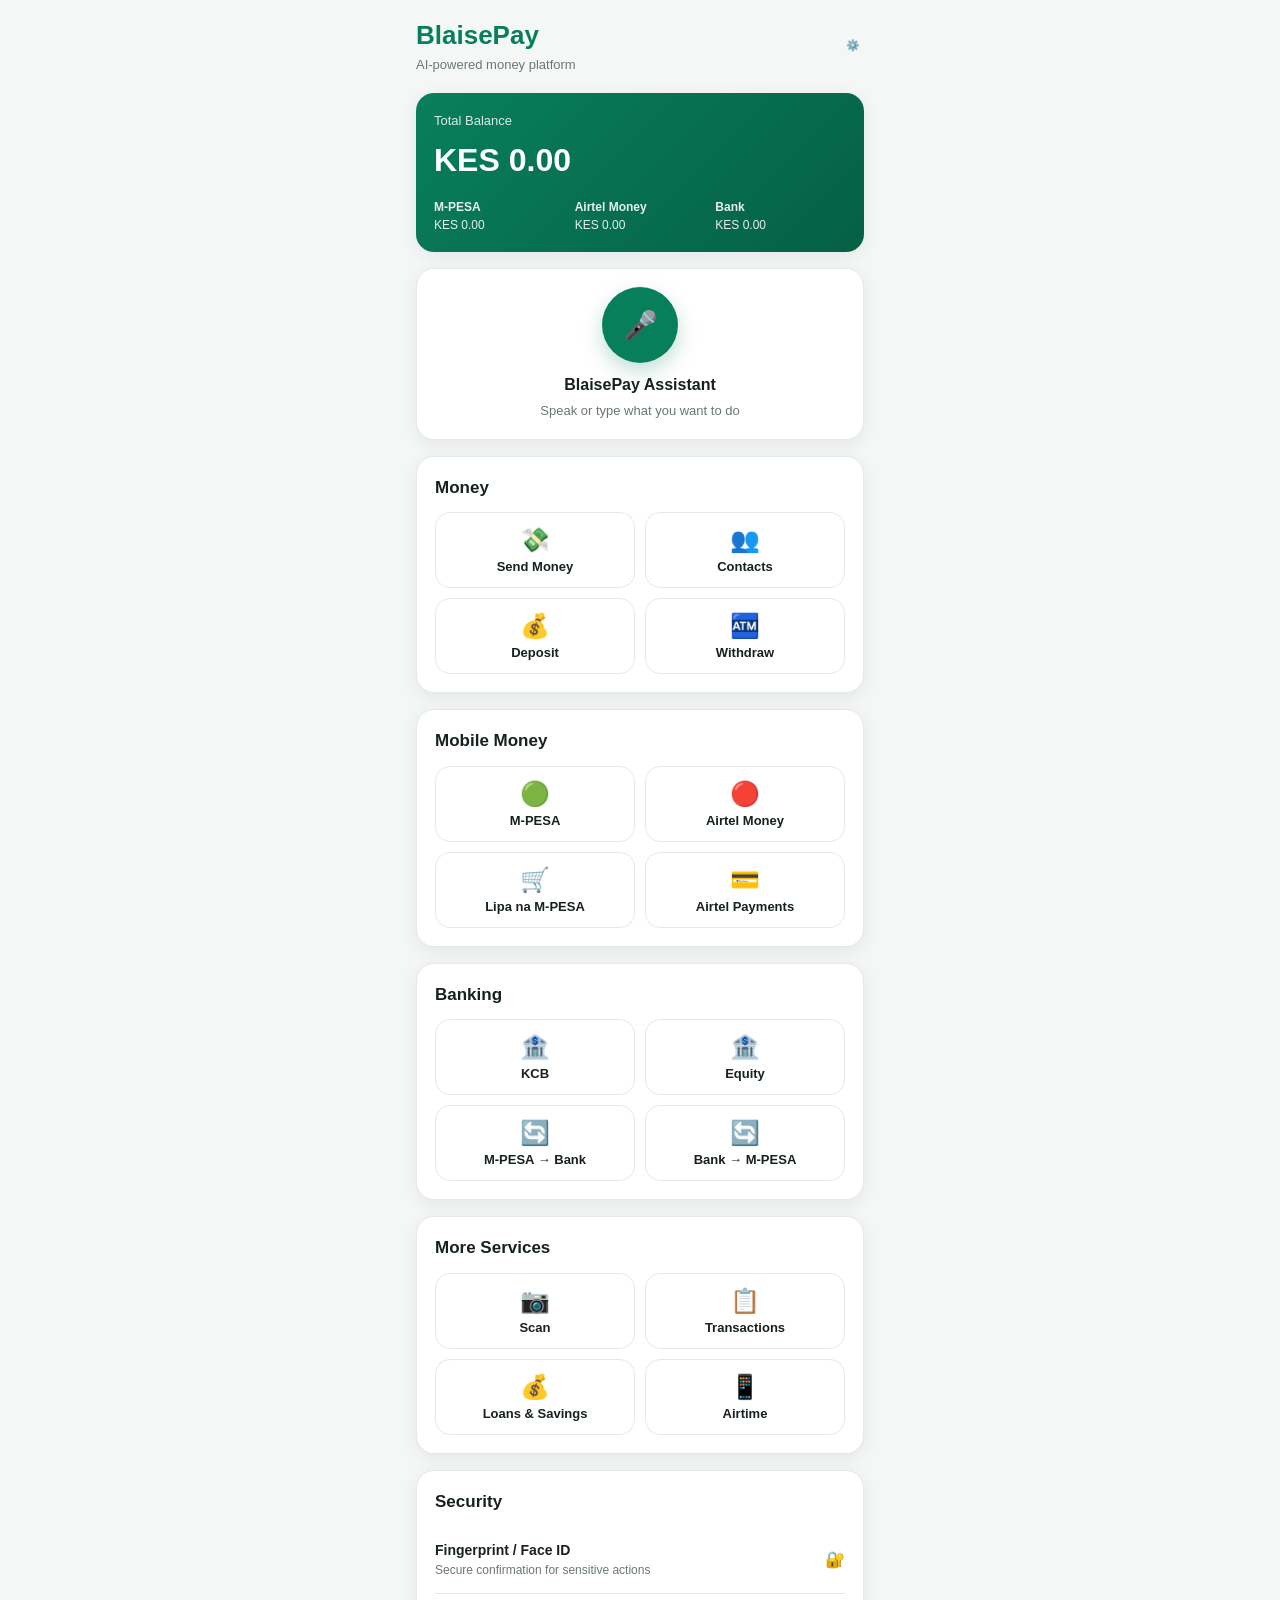
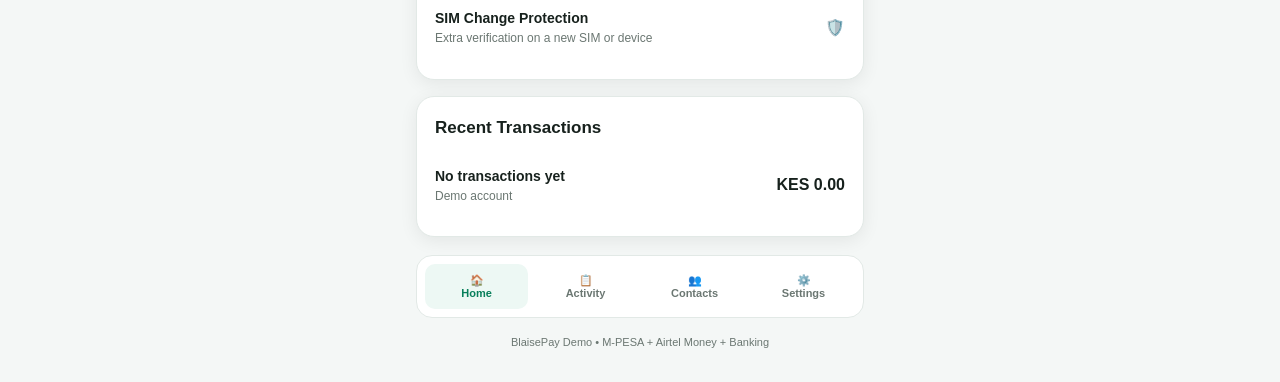
==== App/index.html @ 9ac9085e "Update BlaisePay main interface Refactored the HTML structure and updated header, balance, and actio" ====
<!DOCTYPE html>
<html lang="en">
<head>
  <meta charset="UTF-8">
  <meta name="viewport" content="width=device-width, initial-scale=1.0">

  <title>BlaisePay</title>

  <meta name="theme-color" content="#087f5b">
  <meta name="description" content="BlaisePay AI-powered mobile money platform">

  <link rel="manifest" href="manifest.json">
  <link rel="stylesheet" href="style.css">
</head>

<body>

  <main class="app">

    <!-- HEADER -->
    <header class="header">
      <div>
        <div class="logo">BlaisePay</div>
        <div class="header-subtitle">
          AI-powered money platform
        </div>
      </div>

      <button class="nav-button" onclick="alert('Settings demo')">
        ⚙️
      </button>
    </header>


    <!-- BALANCE -->
    <section class="card balance-card">

      <div class="balance-label">
        Total Balance
      </div>

      <div class="balance-amount">
        KES 0.00
      </div>

      <div class="balance-row">

        <div class="balance-item">
          <strong>M-PESA</strong><br>
          KES 0.00
        </div>

        <div class="balance-item">
          <strong>Airtel Money</strong><br>
          KES 0.00
        </div>

        <div class="balance-item">
          <strong>Bank</strong><br>
          KES 0.00
        </div>

      </div>

    </section>


    <!-- VOICE ASSISTANT -->
    <section class="card voice-card">

      <button
        class="voice-button"
        onclick="alert('Voice Assistant demo')">
        🎤
      </button>

      <div class="voice-title">
        BlaisePay Assistant
      </div>

      <div class="voice-status">
        Speak or type what you want to do
      </div>

    </section>


    <!-- MONEY ACTIONS -->
    <section class="card">

      <div class="section-title">
        Money
      </div>

      <div class="action-grid">

        <button class="action-button"
          onclick="alert('Send Money demo')">
          <span class="action-icon">💸</span>
          Send Money
        </button>

        <button class="action-button"
          onclick="alert('Contacts demo')">
          <span class="action-icon">👥</span>
          Contacts
        </button>

        <button class="action-button"
          onclick="alert('Deposit demo')">
          <span class="action-icon">💰</span>
          Deposit
        </button>

        <button class="action-button"
          onclick="alert('Withdraw demo')">
          <span class="action-icon">🏧</span>
          Withdraw
        </button>

      </div>

    </section>


    <!-- MOBILE MONEY -->
    <section class="card">

      <div class="section-title">
        Mobile Money
      </div>

      <div class="action-grid">

        <button class="action-button"
          onclick="alert('M-PESA demo')">
          <span class="action-icon">🟢</span>
          M-PESA
        </button>

        <button class="action-button"
          onclick="alert('Airtel Money demo')">
          <span class="action-icon">🔴</span>
          Airtel Money
        </button>

        <button class="action-button"
          onclick="alert('Lipa na M-PESA demo')">
          <span class="action-icon">🛒</span>
          Lipa na M-PESA
        </button>

        <button class="action-button"
          onclick="alert('Airtel Payments demo')">
          <span class="action-icon">💳</span>
          Airtel Payments
        </button>

      </div>

    </section>


    <!-- BANKING -->
    <section class="card">

      <div class="section-title">
        Banking
      </div>

      <div class="action-grid">

        <button class="action-button"
          onclick="alert('KCB Bank demo')">
          <span class="action-icon">🏦</span>
          KCB
        </button>

        <button class="action-button"
          onclick="alert('Equity Bank demo')">
          <span class="action-icon">🏦</span>
          Equity
        </button>

        <button class="action-button"
          onclick="alert('M-PESA to Bank demo')">
          <span class="action-icon">🔄</span>
          M-PESA → Bank
        </button>

        <button class="action-button"
          onclick="alert('Bank to M-PESA demo')">
          <span class="action-icon">🔄</span>
          Bank → M-PESA
        </button>

      </div>

    </section>


    <!-- OTHER SERVICES -->
    <section class="card">

      <div class="section-title">
        More Services
      </div>

      <div class="action-grid">

        <button class="action-button"
          onclick="alert('Scan Center demo')">
          <span class="action-icon">📷</span>
          Scan
        </button>

        <button class="action-button"
          onclick="alert('Transactions demo')">
          <span class="action-icon">📋</span>
          Transactions
        </button>

        <button class="action-button"
          onclick="alert('Loans and Savings demo')">
          <span class="action-icon">💰</span>
          Loans & Savings
        </button>

        <button class="action-button"
          onclick="alert('Airtime demo')">
          <span class="action-icon">📱</span>
          Airtime
        </button>

      </div>

    </section>


    <!-- SECURITY -->
    <section class="card">

      <div class="section-title">
        Security
      </div>

      <div class="security-item">

        <div>
          <div class="security-title">
            Fingerprint / Face ID
          </div>

          <div class="security-description">
            Secure confirmation for sensitive actions
          </div>
        </div>

        <span>🔐</span>

      </div>


      <div class="security-item">

        <div>
          <div class="security-title">
            SIM Change Protection
          </div>

          <div class="security-description">
            Extra verification on a new SIM or device
          </div>
        </div>

        <span>🛡️</span>

      </div>

    </section>


    <!-- TRANSACTIONS -->
    <section class="card">

      <div class="section-title">
        Recent Transactions
      </div>

      <ul class="transaction-list">

        <li class="transaction-item">

          <div>
            <div class="transaction-name">
              No transactions yet
            </div>

            <div class="transaction-date">
              Demo account
            </div>
          </div>

          <div class="transaction-amount">
            KES 0.00
          </div>

        </li>

      </ul>

    </section>


    <!-- BOTTOM NAV -->
    <nav class="bottom-nav">

      <button class="nav-button active"
        onclick="alert('Home')">
        🏠<br>
        Home
      </button>

      <button class="nav-button"
        onclick="alert('Transactions')">
        📋<br>
        Activity
      </button>

      <button class="nav-button"
        onclick="alert('Contacts')">
        👥<br>
        Contacts
      </button>

      <button class="nav-button"
        onclick="alert('Settings')">
        ⚙️<br>
        Settings
      </button>

    </nav>


    <div class="demo-notice">
      BlaisePay Demo • M-PESA + Airtel Money + Banking
    </div>

  </main>


  <script src="script.js"></script>

</body>
  </html>
---- App/style.css ----
/* =========================================
   BlaisePay - Main Styles
   ========================================= */

* {
  box-sizing: border-box;
  margin: 0;
  padding: 0;
}

:root {
  --primary: #087f5b;
  --primary-dark: #056044;
  --background: #f4f7f6;
  --card: #ffffff;
  --text: #17211d;
  --muted: #6b7772;
  --border: #e2e9e6;
  --danger: #c0392b;
  --warning: #d68910;
  --shadow: 0 4px 18px rgba(0, 0, 0, 0.07);
}

body {
  font-family: Arial, Helvetica, sans-serif;
  background: var(--background);
  color: var(--text);
  line-height: 1.5;
  min-height: 100vh;
}

/* Main app container */
.app {
  width: 100%;
  max-width: 480px;
  margin: 0 auto;
  padding: 16px;
}

/* Header */
.header {
  display: flex;
  align-items: center;
  justify-content: space-between;
  margin-bottom: 18px;
}

.logo {
  font-size: 26px;
  font-weight: 800;
  color: var(--primary);
}

.header-subtitle {
  color: var(--muted);
  font-size: 13px;
}

/* Cards */
.card {
  background: var(--card);
  border: 1px solid var(--border);
  border-radius: 18px;
  padding: 18px;
  margin-bottom: 16px;
  box-shadow: var(--shadow);
}

/* Balance */
.balance-card {
  background: linear-gradient(135deg, #087f5b, #056044);
  color: white;
  border: none;
}

.balance-label {
  font-size: 13px;
  opacity: 0.85;
}

.balance-amount {
  font-size: 32px;
  font-weight: 800;
  margin: 6px 0 14px;
}

.balance-row {
  display: flex;
  justify-content: space-between;
  gap: 10px;
}

.balance-item {
  flex: 1;
  font-size: 12px;
  opacity: 0.9;
}

/* Voice assistant */
.voice-card {
  text-align: center;
}

.voice-button {
  width: 76px;
  height: 76px;
  border-radius: 50%;
  border: none;
  background: var(--primary);
  color: white;
  font-size: 28px;
  cursor: pointer;
  box-shadow: 0 8px 20px rgba(8, 127, 91, 0.25);
}

.voice-button:active {
  transform: scale(0.96);
}

.voice-title {
  margin-top: 10px;
  font-weight: 700;
}

.voice-status {
  color: var(--muted);
  font-size: 13px;
  margin-top: 4px;
}

/* Section titles */
.section-title {
  font-size: 17px;
  font-weight: 750;
  margin-bottom: 12px;
}

/* Action grid */
.action-grid {
  display: grid;
  grid-template-columns: repeat(2, 1fr);
  gap: 10px;
}

.action-button {
  min-height: 76px;
  border: 1px solid var(--border);
  background: white;
  border-radius: 15px;
  padding: 12px 8px;
  cursor: pointer;
  color: var(--text);
  font-weight: 700;
  font-size: 13px;
  transition: 0.15s ease;
}

.action-button:hover {
  border-color: var(--primary);
}

.action-button:active {
  transform: scale(0.98);
}

.action-icon {
  display: block;
  font-size: 24px;
  margin-bottom: 5px;
}

/* Forms */
.form-group {
  margin-bottom: 14px;
}

.form-label {
  display: block;
  font-size: 13px;
  font-weight: 700;
  margin-bottom: 6px;
}

.input,
select,
textarea {
  width: 100%;
  min-height: 48px;
  border: 1px solid var(--border);
  border-radius: 12px;
  padding: 12px;
  background: white;
  color: var(--text);
  font-size: 16px;
  outline: none;
}

.input:focus,
select:focus,
textarea:focus {
  border-color: var(--primary);
}

/* Primary buttons */
.primary-button {
  width: 100%;
  min-height: 50px;
  border: none;
  border-radius: 13px;
  background: var(--primary);
  color: white;
  font-weight: 800;
  font-size: 15px;
  cursor: pointer;
}

.primary-button:hover {
  background: var(--primary-dark);
}

.secondary-button {
  width: 100%;
  min-height: 48px;
  border: 1px solid var(--border);
  border-radius: 13px;
  background: white;
  color: var(--text);
  font-weight: 700;
  cursor: pointer;
}

/* Transaction list */
.transaction-list {
  list-style: none;
}

.transaction-item {
  display: flex;
  align-items: center;
  justify-content: space-between;
  gap: 12px;
  padding: 13px 0;
  border-bottom: 1px solid var(--border);
}

.transaction-item:last-child {
  border-bottom: none;
}

.transaction-name {
  font-weight: 700;
  font-size: 14px;
}

.transaction-date {
  color: var(--muted);
  font-size: 12px;
}

.transaction-amount {
  font-weight: 800;
}

.amount-in {
  color: var(--primary);
}

.amount-out {
  color: var(--danger);
}

/* Contact list */
.contact-list {
  list-style: none;
}

.contact-item {
  display: flex;
  align-items: center;
  gap: 12px;
  padding: 12px 0;
  border-bottom: 1px solid var(--border);
}

.contact-avatar {
  width: 42px;
  height: 42px;
  border-radius: 50%;
  background: #dff3eb;
  color: var(--primary);
  display: flex;
  align-items: center;
  justify-content: center;
  font-weight: 800;
}

.contact-info {
  flex: 1;
}

.contact-name {
  font-weight: 700;
}

.contact-number {
  color: var(--muted);
  font-size: 12px;
}

/* Security */
.security-item {
  display: flex;
  justify-content: space-between;
  align-items: center;
  gap: 12px;
  padding: 14px 0;
  border-bottom: 1px solid var(--border);
}

.security-item:last-child {
  border-bottom: none;
}

.security-title {
  font-weight: 700;
  font-size: 14px;
}

.security-description {
  color: var(--muted);
  font-size: 12px;
}

/* Status */
.status {
  padding: 10px 12px;
  border-radius: 10px;
  background: #edf8f4;
  color: var(--primary-dark);
  font-size: 13px;
  margin-bottom: 12px;
}

.status-warning {
  background: #fff6df;
  color: var(--warning);
}

.status-danger {
  background: #fdecea;
  color: var(--danger);
}

/* Modal */
.modal {
  position: fixed;
  inset: 0;
  background: rgba(0, 0, 0, 0.45);
  display: none;
  align-items: center;
  justify-content: center;
  padding: 18px;
  z-index: 1000;
}

.modal.active {
  display: flex;
}

.modal-content {
  width: 100%;
  max-width: 430px;
  max-height: 90vh;
  overflow-y: auto;
  background: white;
  border-radius: 20px;
  padding: 20px;
}

/* Confirmation */
.confirmation {
  text-align: center;
}

.confirmation-icon {
  font-size: 45px;
  margin-bottom: 10px;
}

.confirmation-title {
  font-size: 20px;
  font-weight: 800;
  margin-bottom: 8px;
}

.confirmation-details {
  background: var(--background);
  border-radius: 13px;
  padding: 14px;
  margin: 15px 0;
  text-align: left;
}

.confirmation-row {
  display: flex;
  justify-content: space-between;
  gap: 12px;
  padding: 6px 0;
}

.confirmation-label {
  color: var(--muted);
}

/* Bottom navigation */
.bottom-nav {
  display: grid;
  grid-template-columns: repeat(4, 1fr);
  gap: 6px;
  margin-top: 18px;
  background: white;
  border: 1px solid var(--border);
  border-radius: 16px;
  padding: 8px;
}

.nav-button {
  border: none;
  background: transparent;
  padding: 10px 4px;
  border-radius: 10px;
  cursor: pointer;
  color: var(--muted);
  font-size: 11px;
  font-weight: 700;
}

.nav-button.active {
  color: var(--primary);
  background: #edf8f4;
}

/* Demo notice */
.demo-notice {
  text-align: center;
  color: var(--muted);
  font-size: 11px;
  margin: 16px 0;
}

/* Utility */
.hidden {
  display: none !important;
}

.text-center {
  text-align: center;
}

.muted {
  color: var(--muted);
}

/* Mobile */
@media (max-width: 360px) {
  .app {
    padding: 12px;
  }

  .balance-amount {
    font-size: 28px;
  }

  .action-grid {
    gap: 8px;
  }

  .action-button {
    min-height: 70px;
    font-size: 12px;
  }
}
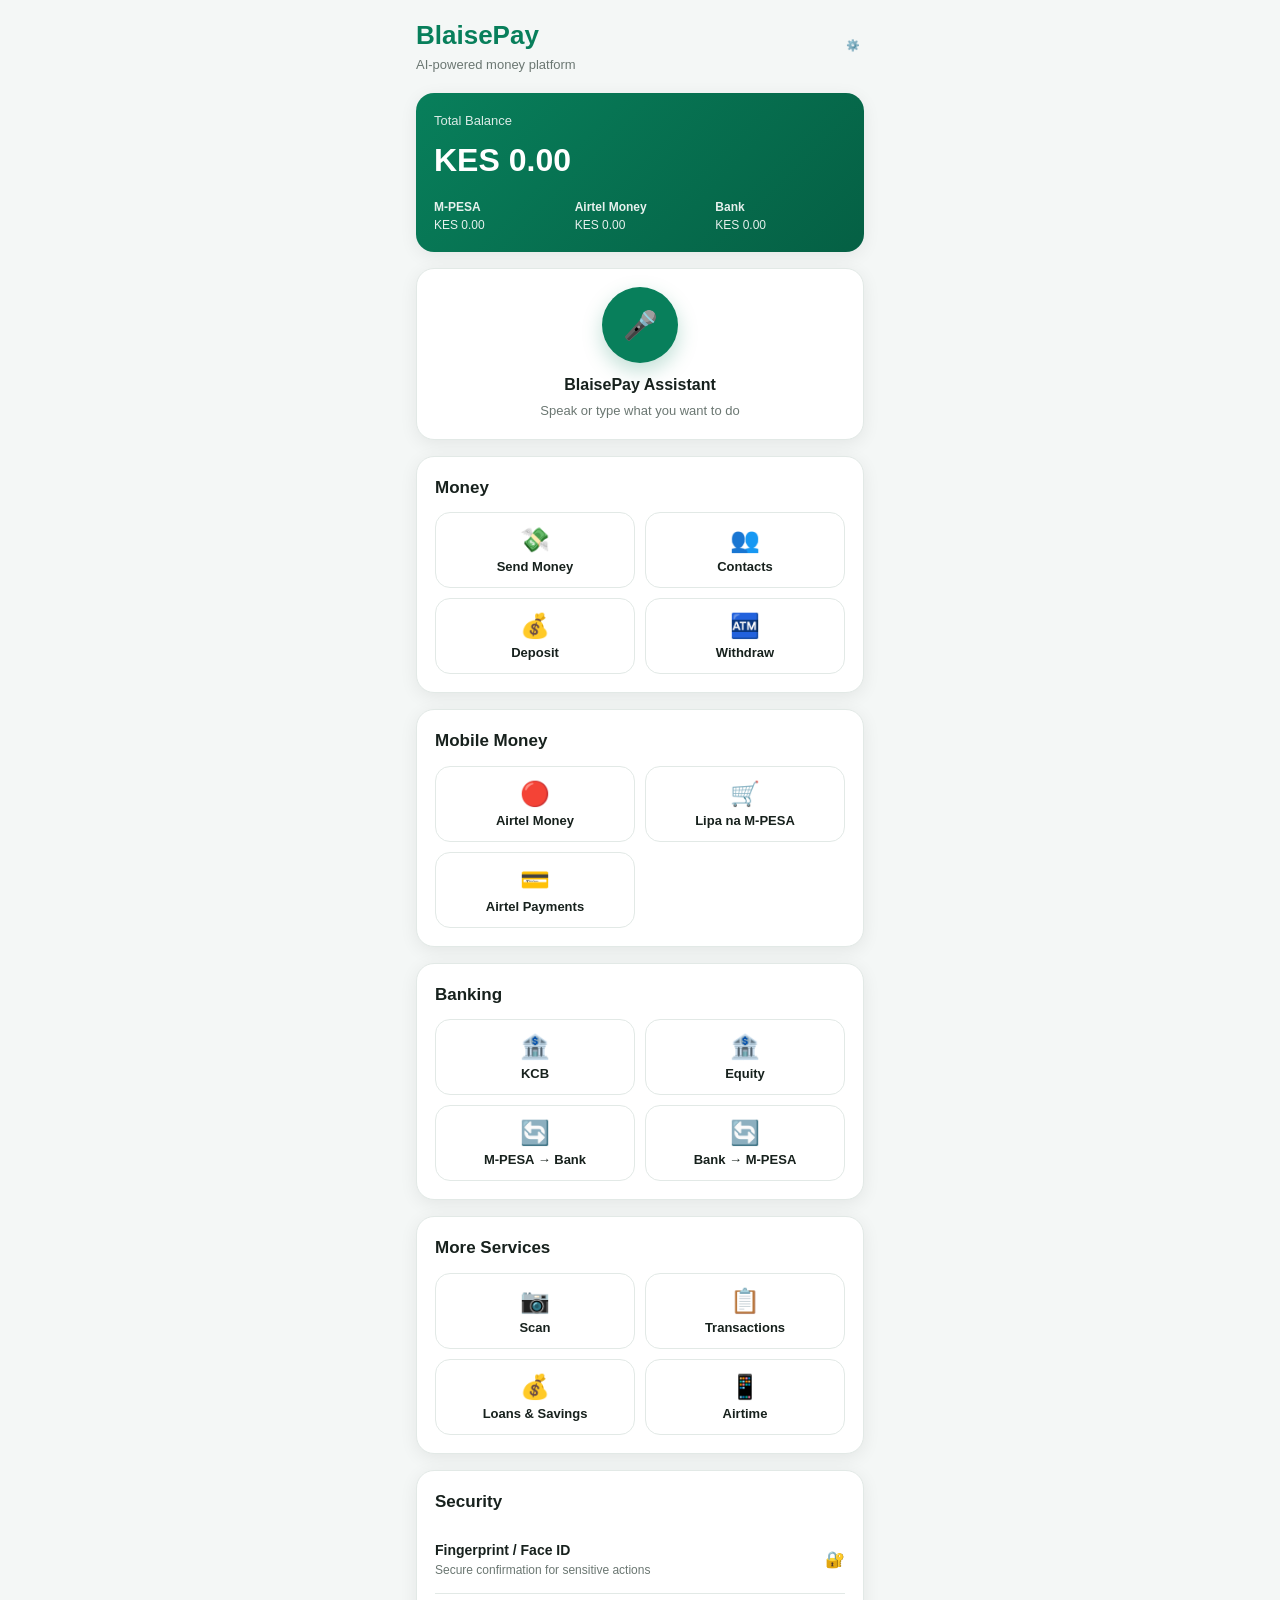
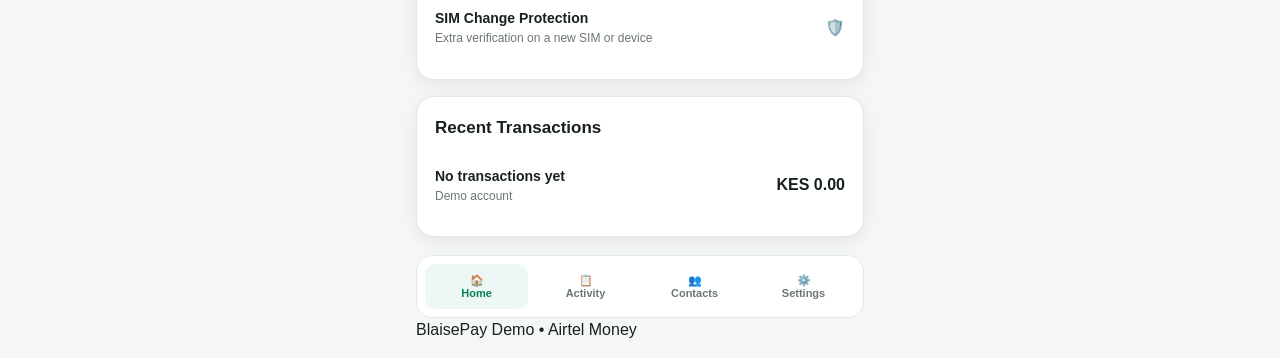
==== commit 0ed8c52c: "Remove M-PESA and focus on Airtel Money" ====
--- a/App/index.html
+++ b/App/index.html
@@ -133,12 +133,6 @@
       <div class="action-grid">
 
         <button class="action-button"
-          onclick="alert('M-PESA demo')">
-          <span class="action-icon">🟢</span>
-          M-PESA
-        </button>
-
-        <button class="action-button"
           onclick="alert('Airtel Money demo')">
           <span class="action-icon">🔴</span>
           Airtel Money
@@ -342,8 +336,7 @@
     </nav>
 
 
-    <div class="demo-notice">
-      BlaisePay Demo • M-PESA + Airtel Money + Banking
+    BlaisePay Demo • Airtel Money
     </div>
 
   </main>
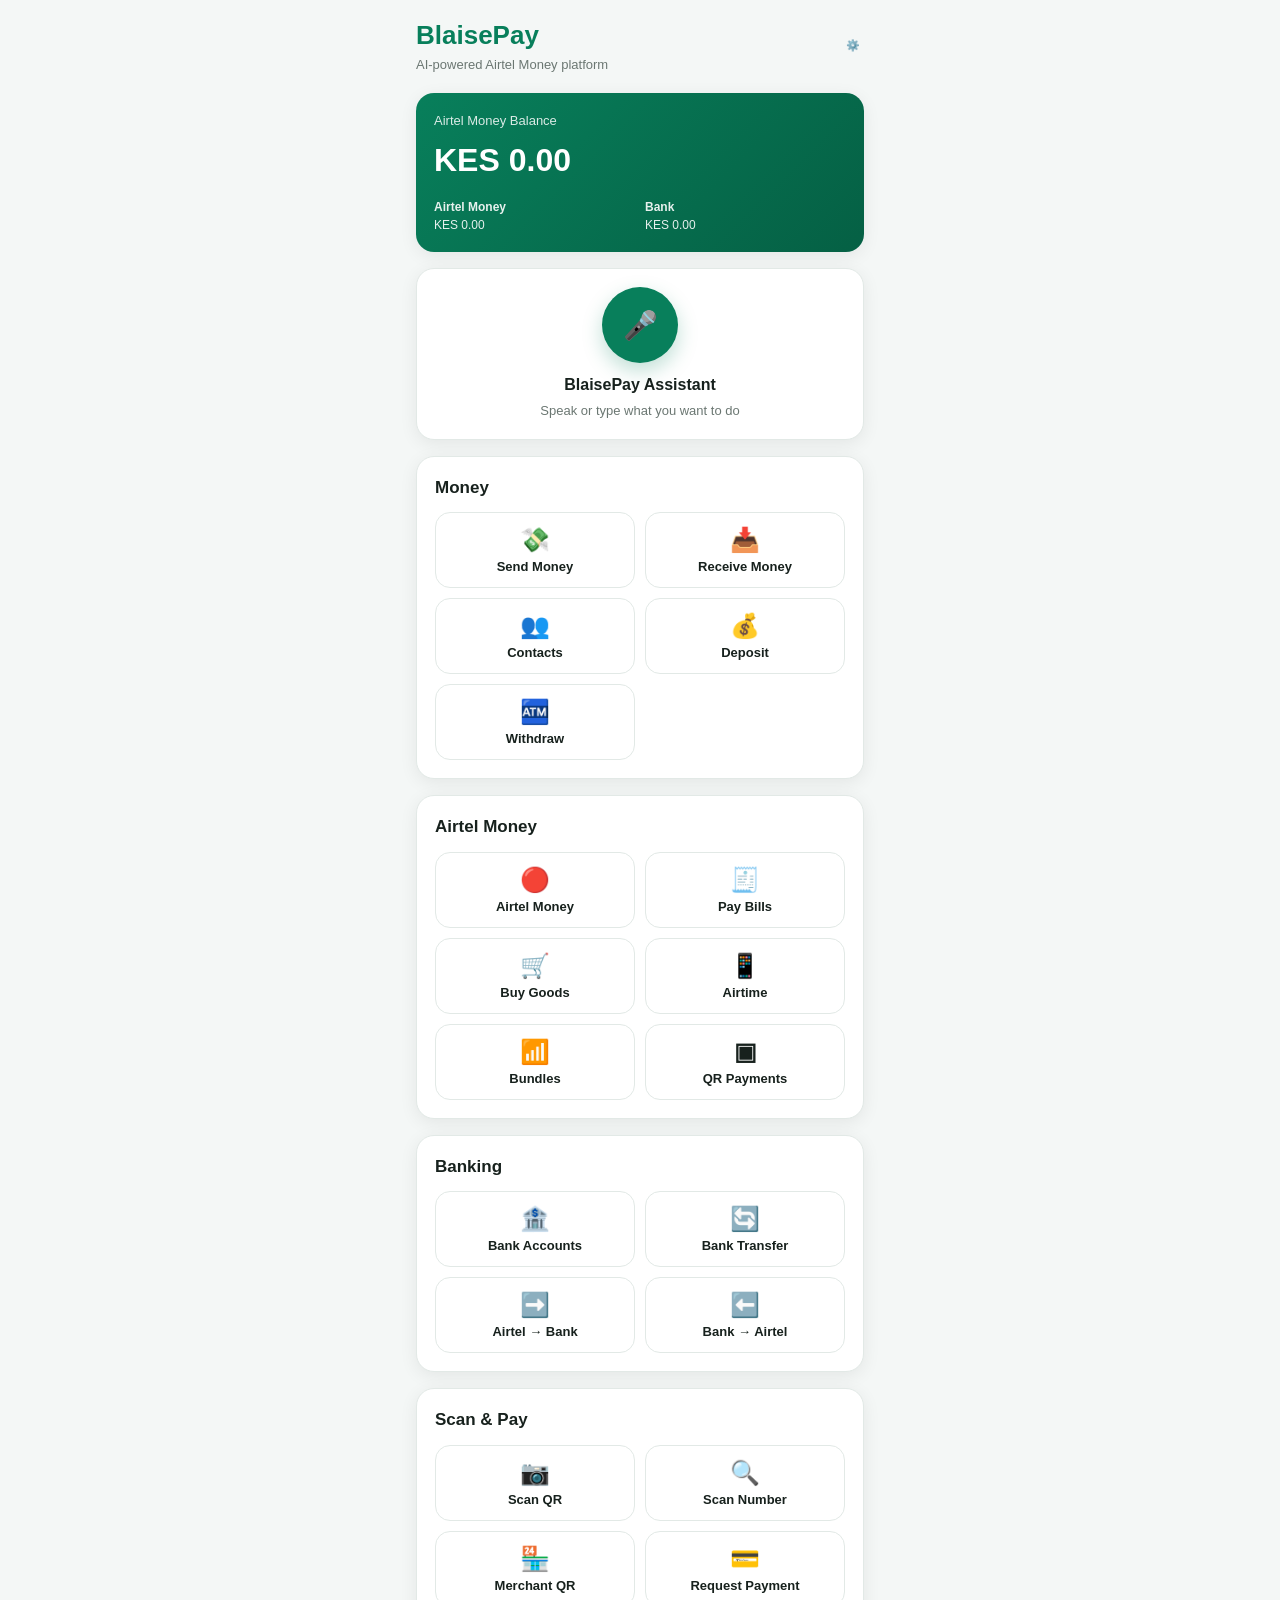
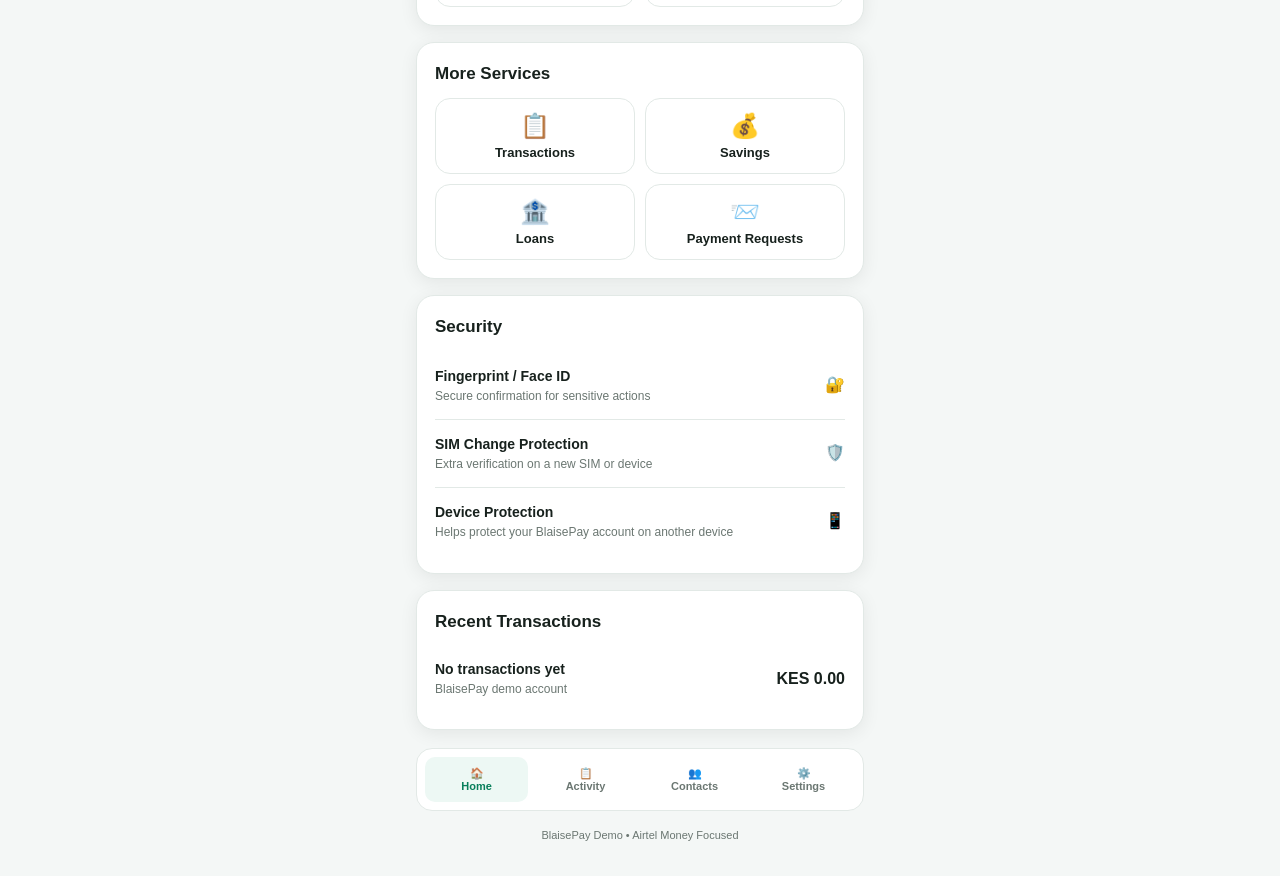
==== commit 82a86778: "Make BlaisePay Airtel Money focused Updated the description meta tag and modified various sections t" ====
--- a/App/index.html
+++ b/App/index.html
@@ -7,7 +7,8 @@
   <title>BlaisePay</title>
 
   <meta name="theme-color" content="#087f5b">
-  <meta name="description" content="BlaisePay AI-powered mobile money platform">
+  <meta name="description"
+        content="BlaisePay - AI-powered Airtel Money platform">
 
   <link rel="manifest" href="manifest.json">
   <link rel="stylesheet" href="style.css">
@@ -15,334 +16,414 @@
 
 <body>
 
-  <main class="app">
-
-    <!-- HEADER -->
-    <header class="header">
+<main class="app">
+
+  <!-- HEADER -->
+  <header class="header">
+    <div>
+      <div class="logo">BlaisePay</div>
+      <div class="header-subtitle">
+        AI-powered Airtel Money platform
+      </div>
+    </div>
+
+    <button class="nav-button" onclick="alert('Settings demo')">
+      ⚙️
+    </button>
+  </header>
+
+
+  <!-- BALANCE -->
+  <section class="card balance-card">
+
+    <div class="balance-label">
+      Airtel Money Balance
+    </div>
+
+    <div class="balance-amount">
+      KES 0.00
+    </div>
+
+    <div class="balance-row">
+
+      <div class="balance-item">
+        <strong>Airtel Money</strong><br>
+        KES 0.00
+      </div>
+
+      <div class="balance-item">
+        <strong>Bank</strong><br>
+        KES 0.00
+      </div>
+
+    </div>
+
+  </section>
+
+
+  <!-- AI ASSISTANT -->
+  <section class="card voice-card">
+
+    <button
+      class="voice-button"
+      onclick="alert('BlaisePay Assistant demo')">
+      🎤
+    </button>
+
+    <div class="voice-title">
+      BlaisePay Assistant
+    </div>
+
+    <div class="voice-status">
+      Speak or type what you want to do
+    </div>
+
+  </section>
+
+
+  <!-- MONEY -->
+  <section class="card">
+
+    <div class="section-title">
+      Money
+    </div>
+
+    <div class="action-grid">
+
+      <button class="action-button"
+        onclick="alert('Send Money demo')">
+        <span class="action-icon">💸</span>
+        Send Money
+      </button>
+
+      <button class="action-button"
+        onclick="alert('Receive Money demo')">
+        <span class="action-icon">📥</span>
+        Receive Money
+      </button>
+
+      <button class="action-button"
+        onclick="alert('Contacts demo')">
+        <span class="action-icon">👥</span>
+        Contacts
+      </button>
+
+      <button class="action-button"
+        onclick="alert('Deposit demo')">
+        <span class="action-icon">💰</span>
+        Deposit
+      </button>
+
+      <button class="action-button"
+        onclick="alert('Withdraw demo')">
+        <span class="action-icon">🏧</span>
+        Withdraw
+      </button>
+
+    </div>
+
+  </section>
+
+
+  <!-- AIRTEL MONEY -->
+  <section class="card">
+
+    <div class="section-title">
+      Airtel Money
+    </div>
+
+    <div class="action-grid">
+
+      <button class="action-button"
+        onclick="alert('Airtel Money demo')">
+        <span class="action-icon">🔴</span>
+        Airtel Money
+      </button>
+
+      <button class="action-button"
+        onclick="alert('Pay Bills demo')">
+        <span class="action-icon">🧾</span>
+        Pay Bills
+      </button>
+
+      <button class="action-button"
+        onclick="alert('Buy Goods demo')">
+        <span class="action-icon">🛒</span>
+        Buy Goods
+      </button>
+
+      <button class="action-button"
+        onclick="alert('Airtime demo')">
+        <span class="action-icon">📱</span>
+        Airtime
+      </button>
+
+      <button class="action-button"
+        onclick="alert('Bundles demo')">
+        <span class="action-icon">📶</span>
+        Bundles
+      </button>
+
+      <button class="action-button"
+        onclick="alert('QR Payments demo')">
+        <span class="action-icon">▣</span>
+        QR Payments
+      </button>
+
+    </div>
+
+  </section>
+
+
+  <!-- BANKING -->
+  <section class="card">
+
+    <div class="section-title">
+      Banking
+    </div>
+
+    <div class="action-grid">
+
+      <button class="action-button"
+        onclick="alert('Bank Accounts demo')">
+        <span class="action-icon">🏦</span>
+        Bank Accounts
+      </button>
+
+      <button class="action-button"
+        onclick="alert('Bank Transfer demo')">
+        <span class="action-icon">🔄</span>
+        Bank Transfer
+      </button>
+
+      <button class="action-button"
+        onclick="alert('Airtel to Bank demo')">
+        <span class="action-icon">➡️</span>
+        Airtel → Bank
+      </button>
+
+      <button class="action-button"
+        onclick="alert('Bank to Airtel demo')">
+        <span class="action-icon">⬅️</span>
+        Bank → Airtel
+      </button>
+
+    </div>
+
+  </section>
+
+
+  <!-- SCAN -->
+  <section class="card">
+
+    <div class="section-title">
+      Scan & Pay
+    </div>
+
+    <div class="action-grid">
+
+      <button class="action-button"
+        onclick="alert('QR Scanner demo')">
+        <span class="action-icon">📷</span>
+        Scan QR
+      </button>
+
+      <button class="action-button"
+        onclick="alert('Number Scanner demo')">
+        <span class="action-icon">🔍</span>
+        Scan Number
+      </button>
+
+      <button class="action-button"
+        onclick="alert('Merchant QR demo')">
+        <span class="action-icon">🏪</span>
+        Merchant QR
+      </button>
+
+      <button class="action-button"
+        onclick="alert('Payment Request demo')">
+        <span class="action-icon">💳</span>
+        Request Payment
+      </button>
+
+    </div>
+
+  </section>
+
+
+  <!-- MORE SERVICES -->
+  <section class="card">
+
+    <div class="section-title">
+      More Services
+    </div>
+
+    <div class="action-grid">
+
+      <button class="action-button"
+        onclick="alert('Transactions demo')">
+        <span class="action-icon">📋</span>
+        Transactions
+      </button>
+
+      <button class="action-button"
+        onclick="alert('Savings demo')">
+        <span class="action-icon">💰</span>
+        Savings
+      </button>
+
+      <button class="action-button"
+        onclick="alert('Loans demo')">
+        <span class="action-icon">🏦</span>
+        Loans
+      </button>
+
+      <button class="action-button"
+        onclick="alert('Payment Requests demo')">
+        <span class="action-icon">📨</span>
+        Payment Requests
+      </button>
+
+    </div>
+
+  </section>
+
+
+  <!-- SECURITY -->
+  <section class="card">
+
+    <div class="section-title">
+      Security
+    </div>
+
+    <div class="security-item">
+
       <div>
-        <div class="logo">BlaisePay</div>
-        <div class="header-subtitle">
-          AI-powered money platform
-        </div>
-      </div>
-
-      <button class="nav-button" onclick="alert('Settings demo')">
-        ⚙️
-      </button>
-    </header>
-
-
-    <!-- BALANCE -->
-    <section class="card balance-card">
-
-      <div class="balance-label">
-        Total Balance
-      </div>
-
-      <div class="balance-amount">
-        KES 0.00
-      </div>
-
-      <div class="balance-row">
-
-        <div class="balance-item">
-          <strong>M-PESA</strong><br>
+        <div class="security-title">
+          Fingerprint / Face ID
+        </div>
+
+        <div class="security-description">
+          Secure confirmation for sensitive actions
+        </div>
+      </div>
+
+      <span>🔐</span>
+
+    </div>
+
+
+    <div class="security-item">
+
+      <div>
+        <div class="security-title">
+          SIM Change Protection
+        </div>
+
+        <div class="security-description">
+          Extra verification on a new SIM or device
+        </div>
+      </div>
+
+      <span>🛡️</span>
+
+    </div>
+
+
+    <div class="security-item">
+
+      <div>
+        <div class="security-title">
+          Device Protection
+        </div>
+
+        <div class="security-description">
+          Helps protect your BlaisePay account on another device
+        </div>
+      </div>
+
+      <span>📱</span>
+
+    </div>
+
+  </section>
+
+
+  <!-- TRANSACTIONS -->
+  <section class="card">
+
+    <div class="section-title">
+      Recent Transactions
+    </div>
+
+    <ul class="transaction-list">
+
+      <li class="transaction-item">
+
+        <div>
+          <div class="transaction-name">
+            No transactions yet
+          </div>
+
+          <div class="transaction-date">
+            BlaisePay demo account
+          </div>
+        </div>
+
+        <div class="transaction-amount">
           KES 0.00
         </div>
 
-        <div class="balance-item">
-          <strong>Airtel Money</strong><br>
-          KES 0.00
-        </div>
-
-        <div class="balance-item">
-          <strong>Bank</strong><br>
-          KES 0.00
-        </div>
-
-      </div>
-
-    </section>
-
-
-    <!-- VOICE ASSISTANT -->
-    <section class="card voice-card">
-
-      <button
-        class="voice-button"
-        onclick="alert('Voice Assistant demo')">
-        🎤
-      </button>
-
-      <div class="voice-title">
-        BlaisePay Assistant
-      </div>
-
-      <div class="voice-status">
-        Speak or type what you want to do
-      </div>
-
-    </section>
-
-
-    <!-- MONEY ACTIONS -->
-    <section class="card">
-
-      <div class="section-title">
-        Money
-      </div>
-
-      <div class="action-grid">
-
-        <button class="action-button"
-          onclick="alert('Send Money demo')">
-          <span class="action-icon">💸</span>
-          Send Money
-        </button>
-
-        <button class="action-button"
-          onclick="alert('Contacts demo')">
-          <span class="action-icon">👥</span>
-          Contacts
-        </button>
-
-        <button class="action-button"
-          onclick="alert('Deposit demo')">
-          <span class="action-icon">💰</span>
-          Deposit
-        </button>
-
-        <button class="action-button"
-          onclick="alert('Withdraw demo')">
-          <span class="action-icon">🏧</span>
-          Withdraw
-        </button>
-
-      </div>
-
-    </section>
-
-
-    <!-- MOBILE MONEY -->
-    <section class="card">
-
-      <div class="section-title">
-        Mobile Money
-      </div>
-
-      <div class="action-grid">
-
-        <button class="action-button"
-          onclick="alert('Airtel Money demo')">
-          <span class="action-icon">🔴</span>
-          Airtel Money
-        </button>
-
-        <button class="action-button"
-          onclick="alert('Lipa na M-PESA demo')">
-          <span class="action-icon">🛒</span>
-          Lipa na M-PESA
-        </button>
-
-        <button class="action-button"
-          onclick="alert('Airtel Payments demo')">
-          <span class="action-icon">💳</span>
-          Airtel Payments
-        </button>
-
-      </div>
-
-    </section>
-
-
-    <!-- BANKING -->
-    <section class="card">
-
-      <div class="section-title">
-        Banking
-      </div>
-
-      <div class="action-grid">
-
-        <button class="action-button"
-          onclick="alert('KCB Bank demo')">
-          <span class="action-icon">🏦</span>
-          KCB
-        </button>
-
-        <button class="action-button"
-          onclick="alert('Equity Bank demo')">
-          <span class="action-icon">🏦</span>
-          Equity
-        </button>
-
-        <button class="action-button"
-          onclick="alert('M-PESA to Bank demo')">
-          <span class="action-icon">🔄</span>
-          M-PESA → Bank
-        </button>
-
-        <button class="action-button"
-          onclick="alert('Bank to M-PESA demo')">
-          <span class="action-icon">🔄</span>
-          Bank → M-PESA
-        </button>
-
-      </div>
-
-    </section>
-
-
-    <!-- OTHER SERVICES -->
-    <section class="card">
-
-      <div class="section-title">
-        More Services
-      </div>
-
-      <div class="action-grid">
-
-        <button class="action-button"
-          onclick="alert('Scan Center demo')">
-          <span class="action-icon">📷</span>
-          Scan
-        </button>
-
-        <button class="action-button"
-          onclick="alert('Transactions demo')">
-          <span class="action-icon">📋</span>
-          Transactions
-        </button>
-
-        <button class="action-button"
-          onclick="alert('Loans and Savings demo')">
-          <span class="action-icon">💰</span>
-          Loans & Savings
-        </button>
-
-        <button class="action-button"
-          onclick="alert('Airtime demo')">
-          <span class="action-icon">📱</span>
-          Airtime
-        </button>
-
-      </div>
-
-    </section>
-
-
-    <!-- SECURITY -->
-    <section class="card">
-
-      <div class="section-title">
-        Security
-      </div>
-
-      <div class="security-item">
-
-        <div>
-          <div class="security-title">
-            Fingerprint / Face ID
-          </div>
-
-          <div class="security-description">
-            Secure confirmation for sensitive actions
-          </div>
-        </div>
-
-        <span>🔐</span>
-
-      </div>
-
-
-      <div class="security-item">
-
-        <div>
-          <div class="security-title">
-            SIM Change Protection
-          </div>
-
-          <div class="security-description">
-            Extra verification on a new SIM or device
-          </div>
-        </div>
-
-        <span>🛡️</span>
-
-      </div>
-
-    </section>
-
-
-    <!-- TRANSACTIONS -->
-    <section class="card">
-
-      <div class="section-title">
-        Recent Transactions
-      </div>
-
-      <ul class="transaction-list">
-
-        <li class="transaction-item">
-
-          <div>
-            <div class="transaction-name">
-              No transactions yet
-            </div>
-
-            <div class="transaction-date">
-              Demo account
-            </div>
-          </div>
-
-          <div class="transaction-amount">
-            KES 0.00
-          </div>
-
-        </li>
-
-      </ul>
-
-    </section>
-
-
-    <!-- BOTTOM NAV -->
-    <nav class="bottom-nav">
-
-      <button class="nav-button active"
-        onclick="alert('Home')">
-        🏠<br>
-        Home
-      </button>
-
-      <button class="nav-button"
-        onclick="alert('Transactions')">
-        📋<br>
-        Activity
-      </button>
-
-      <button class="nav-button"
-        onclick="alert('Contacts')">
-        👥<br>
-        Contacts
-      </button>
-
-      <button class="nav-button"
-        onclick="alert('Settings')">
-        ⚙️<br>
-        Settings
-      </button>
-
-    </nav>
-
-
-    BlaisePay Demo • Airtel Money
-    </div>
-
-  </main>
-
-
-  <script src="script.js"></script>
+      </li>
+
+    </ul>
+
+  </section>
+
+
+  <!-- BOTTOM NAVIGATION -->
+  <nav class="bottom-nav">
+
+    <button
+      class="nav-button active"
+      onclick="alert('Home')">
+      🏠<br>
+      Home
+    </button>
+
+    <button
+      class="nav-button"
+      onclick="alert('Activity')">
+      📋<br>
+      Activity
+    </button>
+
+    <button
+      class="nav-button"
+      onclick="alert('Contacts')">
+      👥<br>
+      Contacts
+    </button>
+
+    <button
+      class="nav-button"
+      onclick="alert('Settings')">
+      ⚙️<br>
+      Settings
+    </button>
+
+  </nav>
+
+
+  <!-- DEMO NOTICE -->
+  <div class="demo-notice">
+    BlaisePay Demo • Airtel Money Focused
+  </div>
+
+</main>
+
+
+<script src="script.js"></script>
 
 </body>
-  </html>
+          </html>
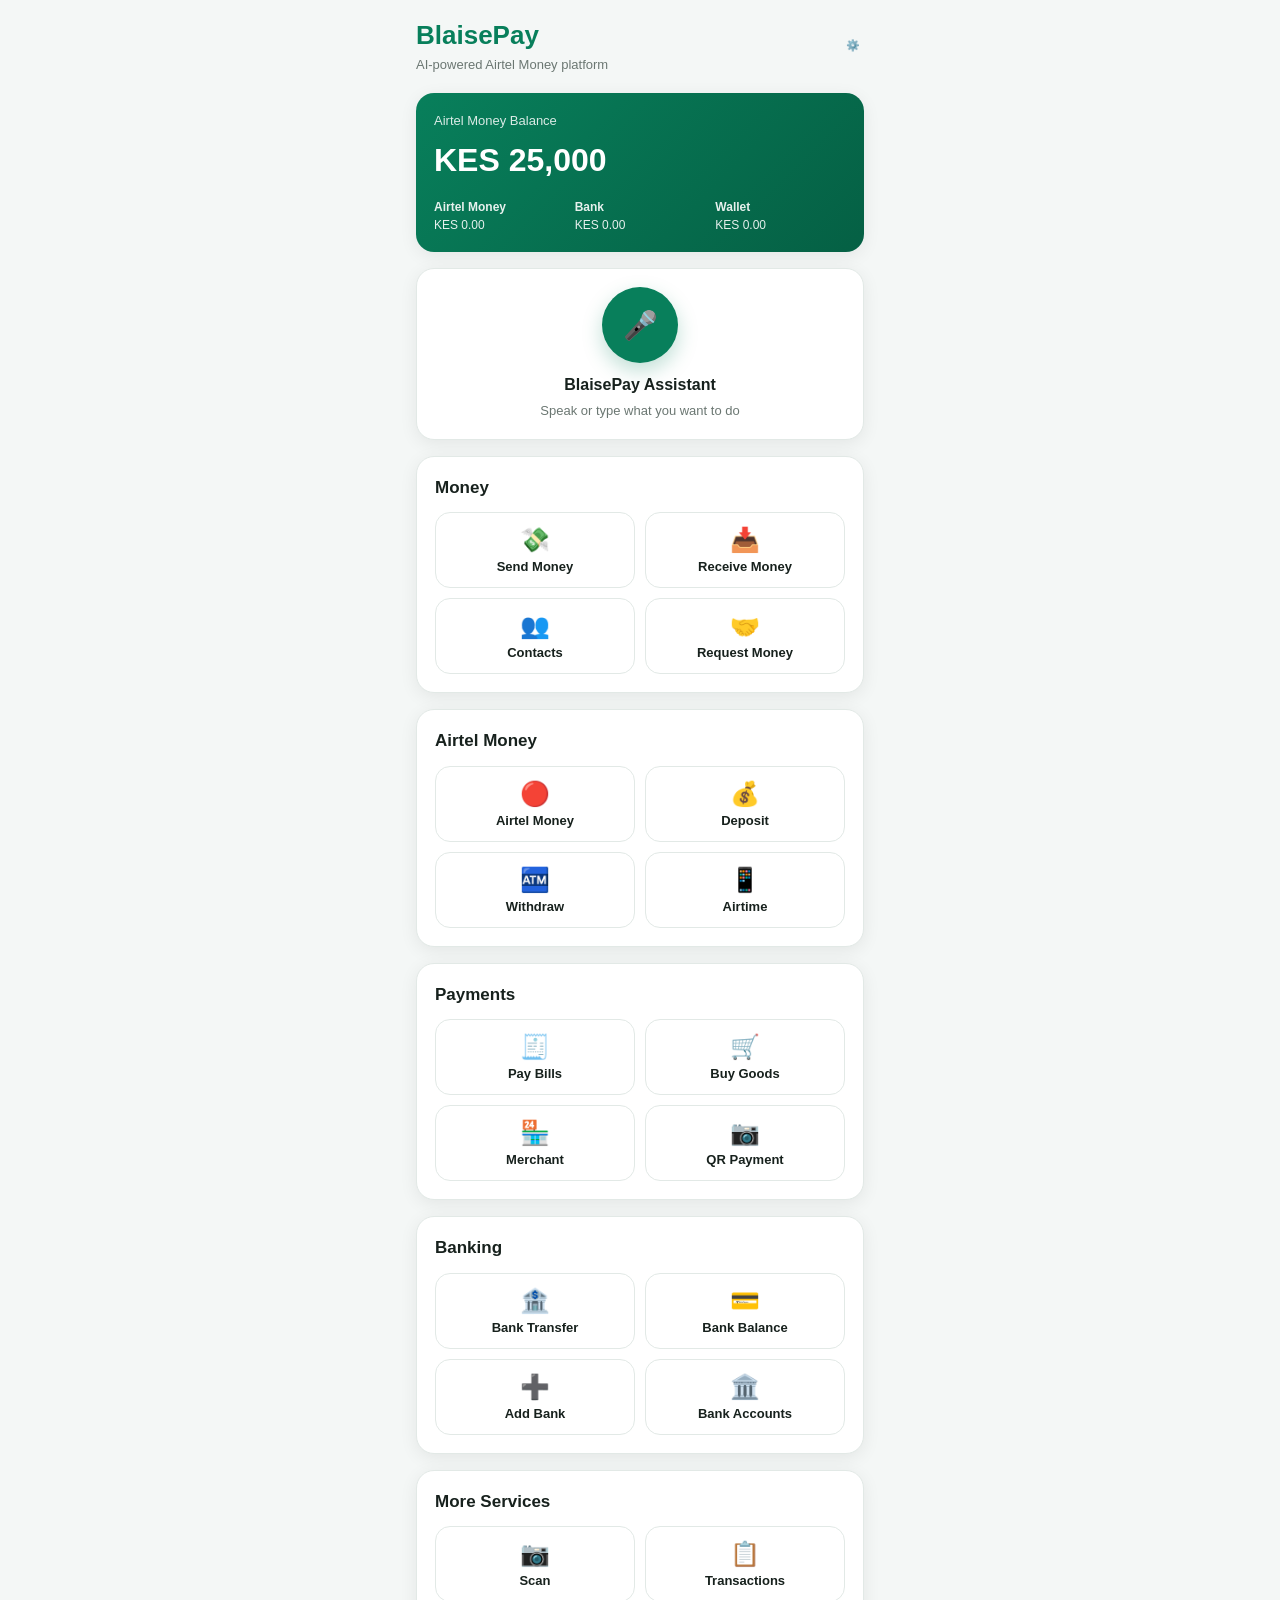
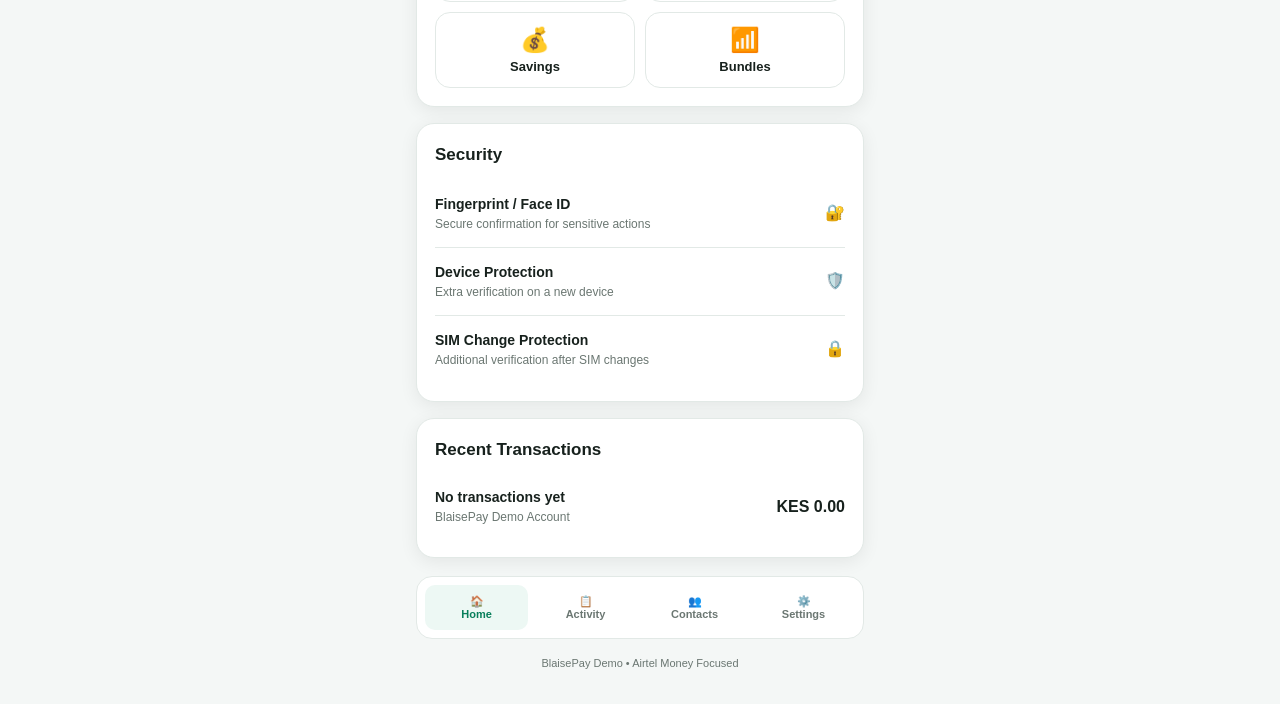
==== commit df6e414e: "Rebuild Blaisepay as Airtel Money focused platform Updated the description meta tag and improved the" ====
--- a/App/index.html
+++ b/App/index.html
@@ -6,9 +6,12 @@
 
   <title>BlaisePay</title>
 
+  <meta
+    name="description"
+    content="BlaisePay - AI-powered Airtel Money focused financial platform"
+  >
+
   <meta name="theme-color" content="#087f5b">
-  <meta name="description"
-        content="BlaisePay - AI-powered Airtel Money platform">
 
   <link rel="manifest" href="manifest.json">
   <link rel="stylesheet" href="style.css">
@@ -16,414 +19,480 @@
 
 <body>
 
-<main class="app">
-
-  <!-- HEADER -->
-  <header class="header">
-    <div>
-      <div class="logo">BlaisePay</div>
-      <div class="header-subtitle">
-        AI-powered Airtel Money platform
-      </div>
+  <main class="app">
+
+    <!-- HEADER -->
+    <header class="header">
+      <div>
+        <div class="logo">BlaisePay</div>
+        <div class="header-subtitle">
+          AI-powered Airtel Money platform
+        </div>
+      </div>
+
+      <button
+        class="nav-button"
+        type="button"
+        onclick="alert('Settings demo')"
+      >
+        ⚙️
+      </button>
+    </header>
+
+
+    <!-- BALANCE -->
+    <section class="card balance-card">
+
+      <div class="balance-label">
+        Airtel Money Balance
+      </div>
+
+      <div class="balance-amount">
+        KES 0.00
+      </div>
+
+      <div class="balance-row">
+
+        <div class="balance-item">
+          <strong>Airtel Money</strong><br>
+          KES 0.00
+        </div>
+
+        <div class="balance-item">
+          <strong>Bank</strong><br>
+          KES 0.00
+        </div>
+
+        <div class="balance-item">
+          <strong>Wallet</strong><br>
+          KES 0.00
+        </div>
+
+      </div>
+    </section>
+
+
+    <!-- BLAISEPAY ASSISTANT -->
+    <section class="card voice-card">
+
+      <button
+        class="voice-button"
+        type="button"
+        onclick="alert('BlaisePay Assistant demo')"
+      >
+        🎤
+      </button>
+
+      <div class="voice-title">
+        BlaisePay Assistant
+      </div>
+
+      <div class="voice-status">
+        Speak or type what you want to do
+      </div>
+
+    </section>
+
+
+    <!-- MONEY -->
+    <section class="card">
+
+      <div class="section-title">
+        Money
+      </div>
+
+      <div class="action-grid">
+
+        <button
+          class="action-button"
+          type="button"
+          onclick="alert('Send Money demo')"
+        >
+          <span class="action-icon">💸</span>
+          Send Money
+        </button>
+
+        <button
+          class="action-button"
+          type="button"
+          onclick="alert('Receive Money demo')"
+        >
+          <span class="action-icon">📥</span>
+          Receive Money
+        </button>
+
+        <button
+          class="action-button"
+          type="button"
+          onclick="alert('Contacts demo')"
+        >
+          <span class="action-icon">👥</span>
+          Contacts
+        </button>
+
+        <button
+          class="action-button"
+          type="button"
+          onclick="alert('Request Money demo')"
+        >
+          <span class="action-icon">🤝</span>
+          Request Money
+        </button>
+
+      </div>
+
+    </section>
+
+
+    <!-- AIRTEL MONEY -->
+    <section class="card">
+
+      <div class="section-title">
+        Airtel Money
+      </div>
+
+      <div class="action-grid">
+
+        <button
+          class="action-button"
+          type="button"
+          onclick="alert('Airtel Money demo')"
+        >
+          <span class="action-icon">🔴</span>
+          Airtel Money
+        </button>
+
+        <button
+          class="action-button"
+          type="button"
+          onclick="alert('Deposit demo')"
+        >
+          <span class="action-icon">💰</span>
+          Deposit
+        </button>
+
+        <button
+          class="action-button"
+          type="button"
+          onclick="alert('Withdraw demo')"
+        >
+          <span class="action-icon">🏧</span>
+          Withdraw
+        </button>
+
+        <button
+          class="action-button"
+          type="button"
+          onclick="alert('Airtime demo')"
+        >
+          <span class="action-icon">📱</span>
+          Airtime
+        </button>
+
+      </div>
+
+    </section>
+
+
+    <!-- PAYMENTS -->
+    <section class="card">
+
+      <div class="section-title">
+        Payments
+      </div>
+
+      <div class="action-grid">
+
+        <button
+          class="action-button"
+          type="button"
+          onclick="alert('Pay Bills demo')"
+        >
+          <span class="action-icon">🧾</span>
+          Pay Bills
+        </button>
+
+        <button
+          class="action-button"
+          type="button"
+          onclick="alert('Buy Goods demo')"
+        >
+          <span class="action-icon">🛒</span>
+          Buy Goods
+        </button>
+
+        <button
+          class="action-button"
+          type="button"
+          onclick="alert('Merchant Payments demo')"
+        >
+          <span class="action-icon">🏪</span>
+          Merchant
+        </button>
+
+        <button
+          class="action-button"
+          type="button"
+          onclick="alert('QR Payment demo')"
+        >
+          <span class="action-icon">📷</span>
+          QR Payment
+        </button>
+
+      </div>
+
+    </section>
+
+
+    <!-- BANKING -->
+    <section class="card">
+
+      <div class="section-title">
+        Banking
+      </div>
+
+      <div class="action-grid">
+
+        <button
+          class="action-button"
+          type="button"
+          onclick="alert('Bank Transfer demo')"
+        >
+          <span class="action-icon">🏦</span>
+          Bank Transfer
+        </button>
+
+        <button
+          class="action-button"
+          type="button"
+          onclick="alert('Bank Balance demo')"
+        >
+          <span class="action-icon">💳</span>
+          Bank Balance
+        </button>
+
+        <button
+          class="action-button"
+          type="button"
+          onclick="alert('Add Bank demo')"
+        >
+          <span class="action-icon">➕</span>
+          Add Bank
+        </button>
+
+        <button
+          class="action-button"
+          type="button"
+          onclick="alert('Bank Accounts demo')"
+        >
+          <span class="action-icon">🏛️</span>
+          Bank Accounts
+        </button>
+
+      </div>
+
+    </section>
+
+
+    <!-- SCAN & SERVICES -->
+    <section class="card">
+
+      <div class="section-title">
+        More Services
+      </div>
+
+      <div class="action-grid">
+
+        <button
+          class="action-button"
+          type="button"
+          onclick="alert('Scan demo')"
+        >
+          <span class="action-icon">📷</span>
+          Scan
+        </button>
+
+        <button
+          class="action-button"
+          type="button"
+          onclick="alert('Transactions demo')"
+        >
+          <span class="action-icon">📋</span>
+          Transactions
+        </button>
+
+        <button
+          class="action-button"
+          type="button"
+          onclick="alert('Savings demo')"
+        >
+          <span class="action-icon">💰</span>
+          Savings
+        </button>
+
+        <button
+          class="action-button"
+          type="button"
+          onclick="alert('Bundles demo')"
+        >
+          <span class="action-icon">📶</span>
+          Bundles
+        </button>
+
+      </div>
+
+    </section>
+
+
+    <!-- SECURITY -->
+    <section class="card">
+
+      <div class="section-title">
+        Security
+      </div>
+
+
+      <div class="security-item">
+
+        <div>
+          <div class="security-title">
+            Fingerprint / Face ID
+          </div>
+
+          <div class="security-description">
+            Secure confirmation for sensitive actions
+          </div>
+        </div>
+
+        <span>🔐</span>
+
+      </div>
+
+
+      <div class="security-item">
+
+        <div>
+          <div class="security-title">
+            Device Protection
+          </div>
+
+          <div class="security-description">
+            Extra verification on a new device
+          </div>
+        </div>
+
+        <span>🛡️</span>
+
+      </div>
+
+
+      <div class="security-item">
+
+        <div>
+          <div class="security-title">
+            SIM Change Protection
+          </div>
+
+          <div class="security-description">
+            Additional verification after SIM changes
+          </div>
+        </div>
+
+        <span>🔒</span>
+
+      </div>
+
+    </section>
+
+
+    <!-- TRANSACTIONS -->
+    <section class="card">
+
+      <div class="section-title">
+        Recent Transactions
+      </div>
+
+      <ul class="transaction-list">
+
+        <li class="transaction-item">
+
+          <div>
+
+            <div class="transaction-name">
+              No transactions yet
+            </div>
+
+            <div class="transaction-date">
+              BlaisePay Demo Account
+            </div>
+
+          </div>
+
+          <div class="transaction-amount">
+            KES 0.00
+          </div>
+
+        </li>
+
+      </ul>
+
+    </section>
+
+
+    <!-- BOTTOM NAVIGATION -->
+    <nav class="bottom-nav">
+
+      <button
+        class="nav-button active"
+        type="button"
+        onclick="alert('Home')"
+      >
+        🏠<br>
+        Home
+      </button>
+
+
+      <button
+        class="nav-button"
+        type="button"
+        onclick="alert('Transactions')"
+      >
+        📋<br>
+        Activity
+      </button>
+
+
+      <button
+        class="nav-button"
+        type="button"
+        onclick="alert('Contacts')"
+      >
+        👥<br>
+        Contacts
+      </button>
+
+
+      <button
+        class="nav-button"
+        type="button"
+        onclick="alert('Settings')"
+      >
+        ⚙️<br>
+        Settings
+      </button>
+
+    </nav>
+
+
+    <!-- DEMO NOTICE -->
+    <div class="demo-notice">
+      BlaisePay Demo • Airtel Money Focused
     </div>
 
-    <button class="nav-button" onclick="alert('Settings demo')">
-      ⚙️
-    </button>
-  </header>
-
-
-  <!-- BALANCE -->
-  <section class="card balance-card">
-
-    <div class="balance-label">
-      Airtel Money Balance
-    </div>
-
-    <div class="balance-amount">
-      KES 0.00
-    </div>
-
-    <div class="balance-row">
-
-      <div class="balance-item">
-        <strong>Airtel Money</strong><br>
-        KES 0.00
-      </div>
-
-      <div class="balance-item">
-        <strong>Bank</strong><br>
-        KES 0.00
-      </div>
-
-    </div>
-
-  </section>
-
-
-  <!-- AI ASSISTANT -->
-  <section class="card voice-card">
-
-    <button
-      class="voice-button"
-      onclick="alert('BlaisePay Assistant demo')">
-      🎤
-    </button>
-
-    <div class="voice-title">
-      BlaisePay Assistant
-    </div>
-
-    <div class="voice-status">
-      Speak or type what you want to do
-    </div>
-
-  </section>
-
-
-  <!-- MONEY -->
-  <section class="card">
-
-    <div class="section-title">
-      Money
-    </div>
-
-    <div class="action-grid">
-
-      <button class="action-button"
-        onclick="alert('Send Money demo')">
-        <span class="action-icon">💸</span>
-        Send Money
-      </button>
-
-      <button class="action-button"
-        onclick="alert('Receive Money demo')">
-        <span class="action-icon">📥</span>
-        Receive Money
-      </button>
-
-      <button class="action-button"
-        onclick="alert('Contacts demo')">
-        <span class="action-icon">👥</span>
-        Contacts
-      </button>
-
-      <button class="action-button"
-        onclick="alert('Deposit demo')">
-        <span class="action-icon">💰</span>
-        Deposit
-      </button>
-
-      <button class="action-button"
-        onclick="alert('Withdraw demo')">
-        <span class="action-icon">🏧</span>
-        Withdraw
-      </button>
-
-    </div>
-
-  </section>
-
-
-  <!-- AIRTEL MONEY -->
-  <section class="card">
-
-    <div class="section-title">
-      Airtel Money
-    </div>
-
-    <div class="action-grid">
-
-      <button class="action-button"
-        onclick="alert('Airtel Money demo')">
-        <span class="action-icon">🔴</span>
-        Airtel Money
-      </button>
-
-      <button class="action-button"
-        onclick="alert('Pay Bills demo')">
-        <span class="action-icon">🧾</span>
-        Pay Bills
-      </button>
-
-      <button class="action-button"
-        onclick="alert('Buy Goods demo')">
-        <span class="action-icon">🛒</span>
-        Buy Goods
-      </button>
-
-      <button class="action-button"
-        onclick="alert('Airtime demo')">
-        <span class="action-icon">📱</span>
-        Airtime
-      </button>
-
-      <button class="action-button"
-        onclick="alert('Bundles demo')">
-        <span class="action-icon">📶</span>
-        Bundles
-      </button>
-
-      <button class="action-button"
-        onclick="alert('QR Payments demo')">
-        <span class="action-icon">▣</span>
-        QR Payments
-      </button>
-
-    </div>
-
-  </section>
-
-
-  <!-- BANKING -->
-  <section class="card">
-
-    <div class="section-title">
-      Banking
-    </div>
-
-    <div class="action-grid">
-
-      <button class="action-button"
-        onclick="alert('Bank Accounts demo')">
-        <span class="action-icon">🏦</span>
-        Bank Accounts
-      </button>
-
-      <button class="action-button"
-        onclick="alert('Bank Transfer demo')">
-        <span class="action-icon">🔄</span>
-        Bank Transfer
-      </button>
-
-      <button class="action-button"
-        onclick="alert('Airtel to Bank demo')">
-        <span class="action-icon">➡️</span>
-        Airtel → Bank
-      </button>
-
-      <button class="action-button"
-        onclick="alert('Bank to Airtel demo')">
-        <span class="action-icon">⬅️</span>
-        Bank → Airtel
-      </button>
-
-    </div>
-
-  </section>
-
-
-  <!-- SCAN -->
-  <section class="card">
-
-    <div class="section-title">
-      Scan & Pay
-    </div>
-
-    <div class="action-grid">
-
-      <button class="action-button"
-        onclick="alert('QR Scanner demo')">
-        <span class="action-icon">📷</span>
-        Scan QR
-      </button>
-
-      <button class="action-button"
-        onclick="alert('Number Scanner demo')">
-        <span class="action-icon">🔍</span>
-        Scan Number
-      </button>
-
-      <button class="action-button"
-        onclick="alert('Merchant QR demo')">
-        <span class="action-icon">🏪</span>
-        Merchant QR
-      </button>
-
-      <button class="action-button"
-        onclick="alert('Payment Request demo')">
-        <span class="action-icon">💳</span>
-        Request Payment
-      </button>
-
-    </div>
-
-  </section>
-
-
-  <!-- MORE SERVICES -->
-  <section class="card">
-
-    <div class="section-title">
-      More Services
-    </div>
-
-    <div class="action-grid">
-
-      <button class="action-button"
-        onclick="alert('Transactions demo')">
-        <span class="action-icon">📋</span>
-        Transactions
-      </button>
-
-      <button class="action-button"
-        onclick="alert('Savings demo')">
-        <span class="action-icon">💰</span>
-        Savings
-      </button>
-
-      <button class="action-button"
-        onclick="alert('Loans demo')">
-        <span class="action-icon">🏦</span>
-        Loans
-      </button>
-
-      <button class="action-button"
-        onclick="alert('Payment Requests demo')">
-        <span class="action-icon">📨</span>
-        Payment Requests
-      </button>
-
-    </div>
-
-  </section>
-
-
-  <!-- SECURITY -->
-  <section class="card">
-
-    <div class="section-title">
-      Security
-    </div>
-
-    <div class="security-item">
-
-      <div>
-        <div class="security-title">
-          Fingerprint / Face ID
-        </div>
-
-        <div class="security-description">
-          Secure confirmation for sensitive actions
-        </div>
-      </div>
-
-      <span>🔐</span>
-
-    </div>
-
-
-    <div class="security-item">
-
-      <div>
-        <div class="security-title">
-          SIM Change Protection
-        </div>
-
-        <div class="security-description">
-          Extra verification on a new SIM or device
-        </div>
-      </div>
-
-      <span>🛡️</span>
-
-    </div>
-
-
-    <div class="security-item">
-
-      <div>
-        <div class="security-title">
-          Device Protection
-        </div>
-
-        <div class="security-description">
-          Helps protect your BlaisePay account on another device
-        </div>
-      </div>
-
-      <span>📱</span>
-
-    </div>
-
-  </section>
-
-
-  <!-- TRANSACTIONS -->
-  <section class="card">
-
-    <div class="section-title">
-      Recent Transactions
-    </div>
-
-    <ul class="transaction-list">
-
-      <li class="transaction-item">
-
-        <div>
-          <div class="transaction-name">
-            No transactions yet
-          </div>
-
-          <div class="transaction-date">
-            BlaisePay demo account
-          </div>
-        </div>
-
-        <div class="transaction-amount">
-          KES 0.00
-        </div>
-
-      </li>
-
-    </ul>
-
-  </section>
-
-
-  <!-- BOTTOM NAVIGATION -->
-  <nav class="bottom-nav">
-
-    <button
-      class="nav-button active"
-      onclick="alert('Home')">
-      🏠<br>
-      Home
-    </button>
-
-    <button
-      class="nav-button"
-      onclick="alert('Activity')">
-      📋<br>
-      Activity
-    </button>
-
-    <button
-      class="nav-button"
-      onclick="alert('Contacts')">
-      👥<br>
-      Contacts
-    </button>
-
-    <button
-      class="nav-button"
-      onclick="alert('Settings')">
-      ⚙️<br>
-      Settings
-    </button>
-
-  </nav>
-
-
-  <!-- DEMO NOTICE -->
-  <div class="demo-notice">
-    BlaisePay Demo • Airtel Money Focused
-  </div>
-
-</main>
-
-
-<script src="script.js"></script>
+  </main>
+
+
+  <script src="script.js"></script>
 
 </body>
           </html>
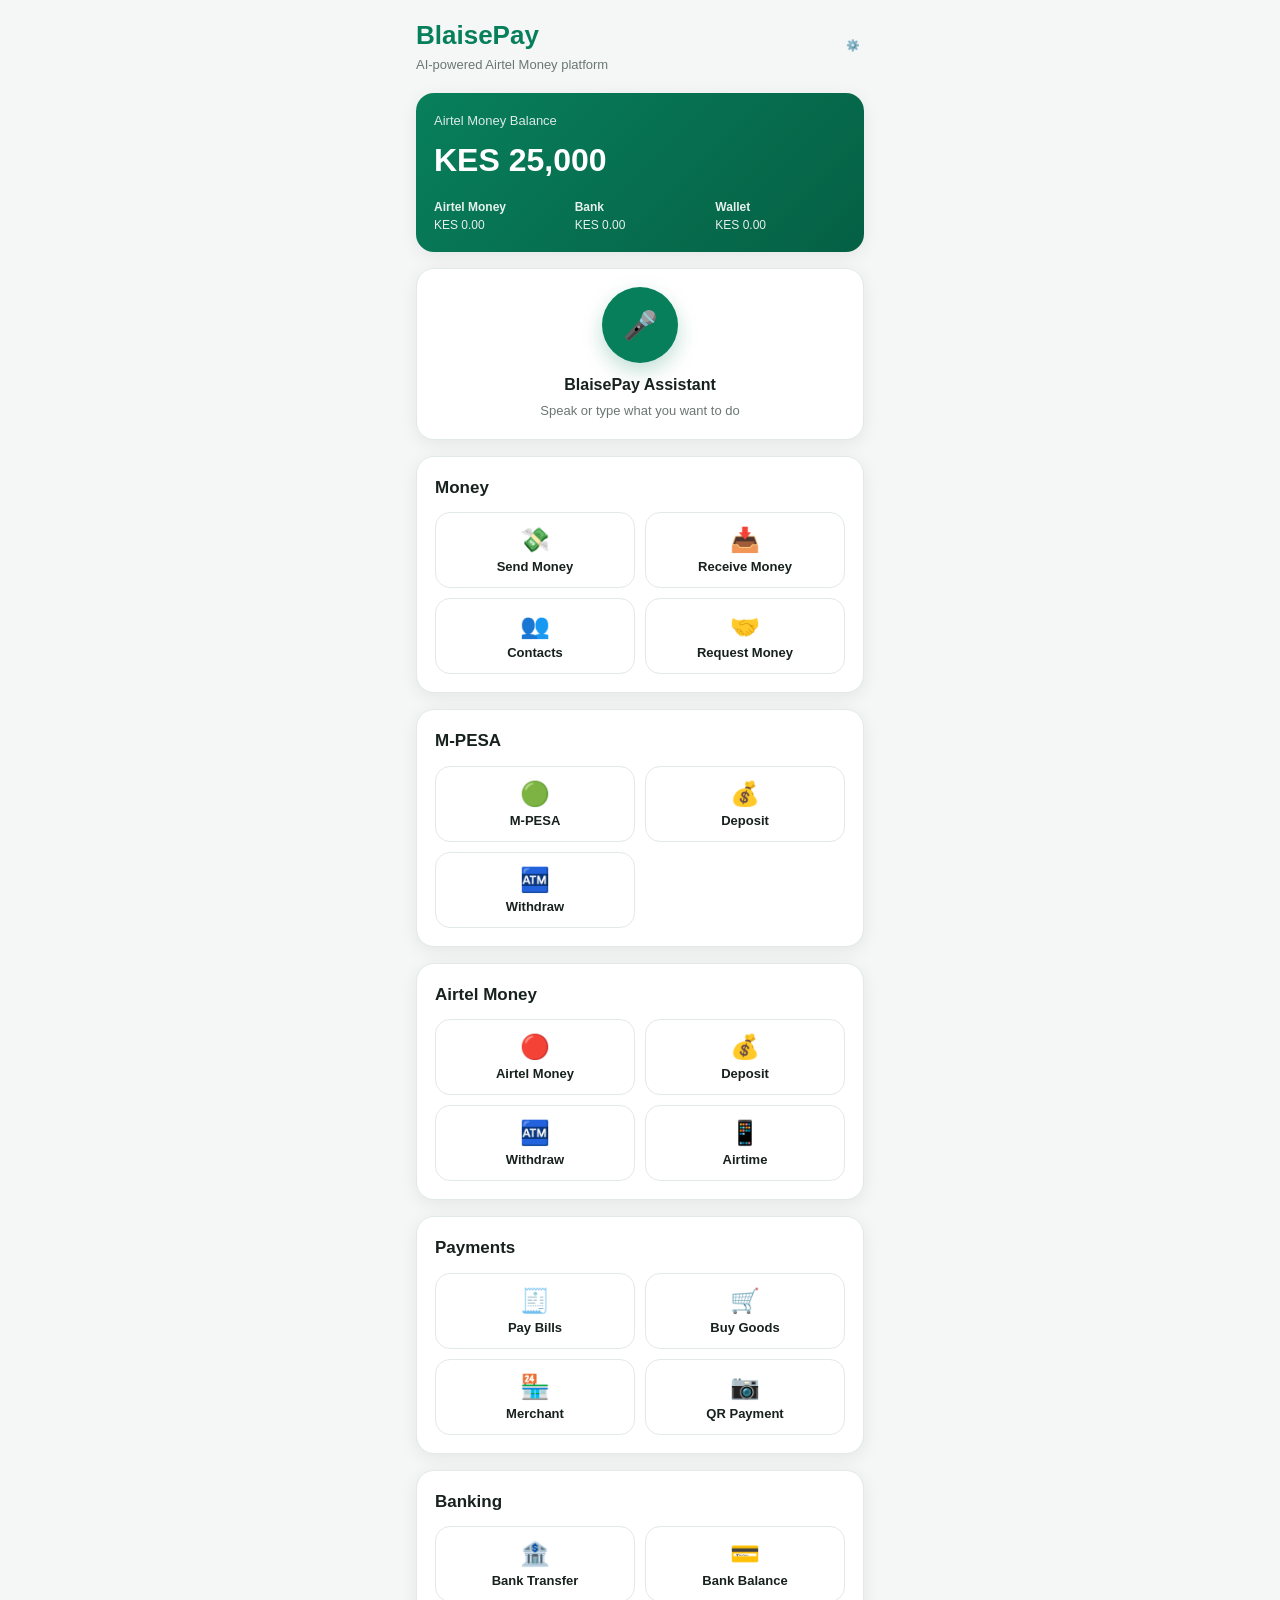
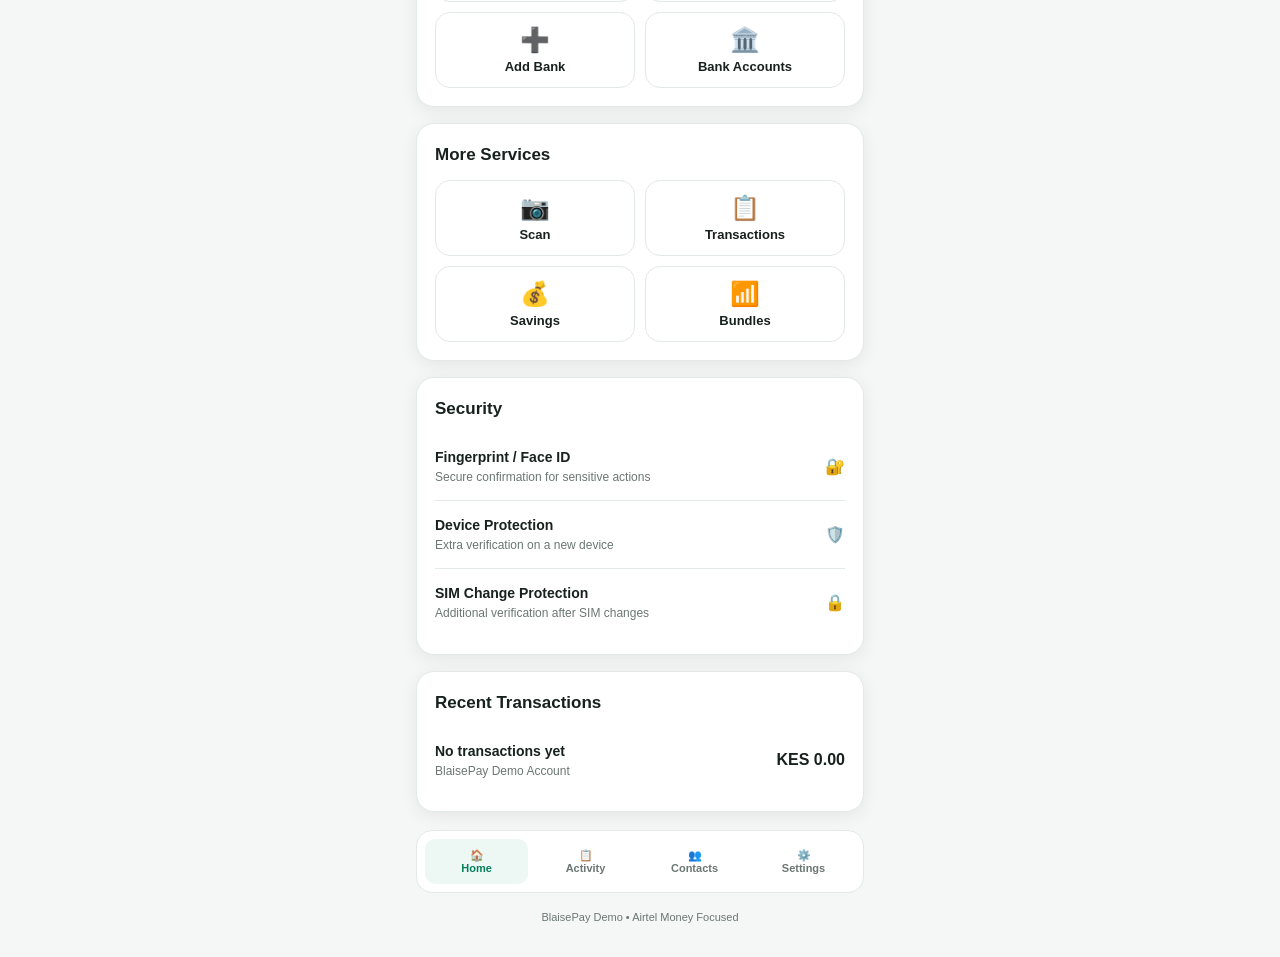
==== commit b4148c0a: "Restore M-PESA demo section Added M-PESA section with demo buttons for actions." ====
--- a/App/index.html
+++ b/App/index.html
@@ -106,7 +106,7 @@
         <button
           class="action-button"
           type="button"
-          onclick="alert('Send Money demo')"
+          onclick="openSendMoney()"
         >
           <span class="action-icon">💸</span>
           Send Money
@@ -142,7 +142,39 @@
       </div>
 
     </section>
-
+<!-- M-PESA -->
+<section class="card">
+  <div class="section-title">M-PESA</div>
+
+  <div class="action-grid">
+    <button
+      class="action-button"
+      type="button"
+      onclick="alert('M-PESA demo only. No real money transferred.')"
+    >
+      <span class="action-icon">🟢</span>
+      M-PESA
+    </button>
+
+    <button
+      class="action-button"
+      type="button"
+      onclick="alert('M-PESA Deposit demo only.')"
+    >
+      <span class="action-icon">💰</span>
+      Deposit
+    </button>
+
+    <button
+      class="action-button"
+      type="button"
+      onclick="alert('M-PESA Withdraw demo only.')"
+    >
+      <span class="action-icon">🏧</span>
+      Withdraw
+    </button>
+  </div>
+</section>
 
     <!-- AIRTEL MONEY -->
     <section class="card">
